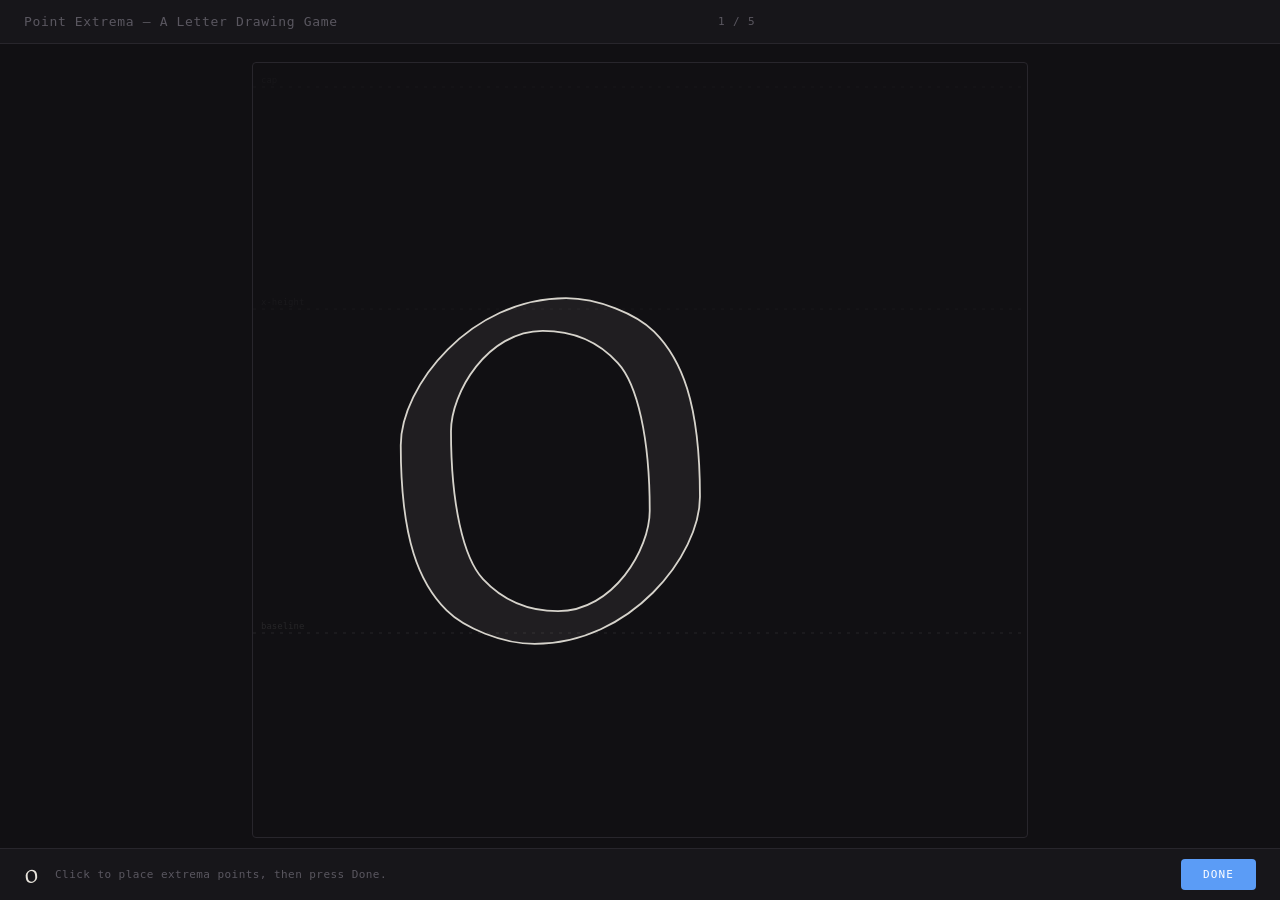
==== index.html @ 1489e9f9 "updated files separately" ====
<!DOCTYPE html>
<html lang="en">
<head>
<meta charset="UTF-8">
<meta name="viewport" content="width=device-width, initial-scale=1.0">
<title>Extrema — Chaplin Light</title>
<link rel="stylesheet" href="styles.css">
</head>
<body>
<div id="app">
  <div id="topbar">
    <span class="logo">Point Extrema — A Letter Drawing Game</span>
    <div id="step-counter"></div>
    <div style="width:120px"></div>
  </div>

  <div id="canvas-wrap">
    <canvas id="glyph-canvas"></canvas>
    <div id="coord-readout"></div>
  </div>

  <div id="bottombar">
    <span id="letter-label">a</span>
    <span id="instructions">Click to place extrema points, then press Done.</span>
    <button id="action-btn" class="action-btn check">Done</button>
  </div>

  <!-- Score screen -->
  <div id="score-screen">
    <div class="sc-title">Round Complete</div>
    <div class="sc-big" id="sc-big-num">0</div>
    <div class="sc-sub" id="sc-sub-text">Keep practicing</div>
    <div class="sc-breakdown" id="sc-breakdown"></div>
    <button class="sc-restart" id="sc-restart-btn">Play Again</button>
  </div>
</div>
<script src="script.js"></script>
</body>
</html>
---- styles.css ----
@font-face{font-family:'Chaplin';src:url('[data-uri]') format('opentype');font-weight:300}
@import url('https://fonts.googleapis.com/css2?family=IBM+Plex+Mono:wght@300;400;500&display=swap');
*,*::before,*::after{box-sizing:border-box;margin:0;padding:0}
:root{
  --bg:#111013;--surface:#17161A;--border:#28262C;
  --text:#E8E4DC;--muted:#5A5760;--dim:#333038;
  --accent:#FF5C3A;--accent2:#5B9CF6;--green:#3EC97A;
}
html,body{height:100%;background:var(--bg);color:var(--text);font-family:'IBM Plex Mono',monospace;overflow:hidden}
#app{display:flex;flex-direction:column;height:100vh;align-items:center;justify-content:center;position:relative}

/* Top bar */
#topbar{
  position:absolute;top:0;left:0;right:0;height:44px;
  display:flex;align-items:center;justify-content:space-between;
  padding:0 24px;border-bottom:1px solid var(--border);
  background:var(--surface);
}
.logo{font-size:13px;letter-spacing:0.05em;color:var(--muted)}
.logo em{font-style:normal;color:var(--accent)}
#step-counter{font-size:11px;color:var(--muted);letter-spacing:0.08em;font-family:'IBM Plex Mono',monospace}

/* Canvas area */
#canvas-wrap{
  position:relative;
  background:var(--bg);
  border:1px solid var(--border);
  border-radius:4px;
  overflow:hidden;
}
#glyph-canvas{display:block;cursor:crosshair}

/* Bottom bar */
#bottombar{
  position:absolute;bottom:0;left:0;right:0;height:52px;
  display:flex;align-items:center;justify-content:space-between;
  padding:0 24px;border-top:1px solid var(--border);
  background:var(--surface);
}
#letter-label{font-size:28px;font-family:'Chaplin',serif;color:var(--text);line-height:1;margin-right:16px}
#instructions{font-size:11px;color:var(--muted);letter-spacing:0.04em;flex:1}
#action-btn{
  padding:9px 22px;border-radius:4px;border:none;cursor:pointer;
  font-family:'IBM Plex Mono',monospace;font-size:11px;
  text-transform:uppercase;letter-spacing:0.1em;font-weight:500;
  transition:all 0.15s;
}
#action-btn.check{background:var(--accent2);color:#fff}
#action-btn.check:hover{background:#4a8ae0}
#action-btn.next{background:var(--accent);color:#fff}
#action-btn.next:hover{background:#e84d2a}
#action-btn.finish{background:var(--green);color:#111}
#action-btn.finish:hover{background:#30b368}

/* Coord readout */
#coord-readout{
  position:absolute;bottom:60px;right:0;
  font-size:10px;color:var(--muted);letter-spacing:0.06em;
  padding:4px 10px;
}

/* Score screen */
#score-screen{
  position:absolute;inset:0;background:var(--bg);
  display:none;flex-direction:column;align-items:center;justify-content:center;
  gap:0;z-index:50;
}
#score-screen.show{display:flex}
.sc-title{font-size:11px;text-transform:uppercase;letter-spacing:0.2em;color:var(--muted);margin-bottom:24px}
.sc-big{font-size:96px;font-weight:300;letter-spacing:-0.04em;color:var(--text);line-height:1;margin-bottom:4px}
.sc-sub{font-size:13px;color:var(--muted);margin-bottom:48px}
.sc-breakdown{display:flex;flex-direction:column;gap:6px;margin-bottom:48px;min-width:260px}
.sc-row{display:flex;align-items:center;gap:12px;padding:8px 14px;border-radius:5px;background:var(--surface);border:1px solid var(--border)}
.sc-char{font-family:'Chaplin',serif;font-size:24px;width:28px;text-align:center;line-height:1}
.sc-bar-wrap{flex:1;height:3px;background:var(--dim);border-radius:2px;overflow:hidden}
.sc-bar{height:100%;border-radius:2px;transition:width 0.6s ease;background:var(--green)}
.sc-pts{font-size:11px;color:var(--muted);min-width:40px;text-align:right}
.sc-restart{
  padding:10px 28px;border-radius:4px;background:var(--accent);color:#fff;
  border:none;cursor:pointer;font-family:'IBM Plex Mono',monospace;
  font-size:11px;text-transform:uppercase;letter-spacing:0.1em;
  transition:all 0.15s;
}
.sc-restart:hover{background:#e84d2a}

/* Click marker ripple */
@keyframes rippleAnim{0%{transform:scale(0.3);opacity:1}100%{transform:scale(2.5);opacity:0}}
/* Reveal pulse */
@keyframes revealPulse{0%{opacity:0;transform:scale(0.5)}60%{opacity:1;transform:scale(1.15)}100%{opacity:1;transform:scale(1)}}
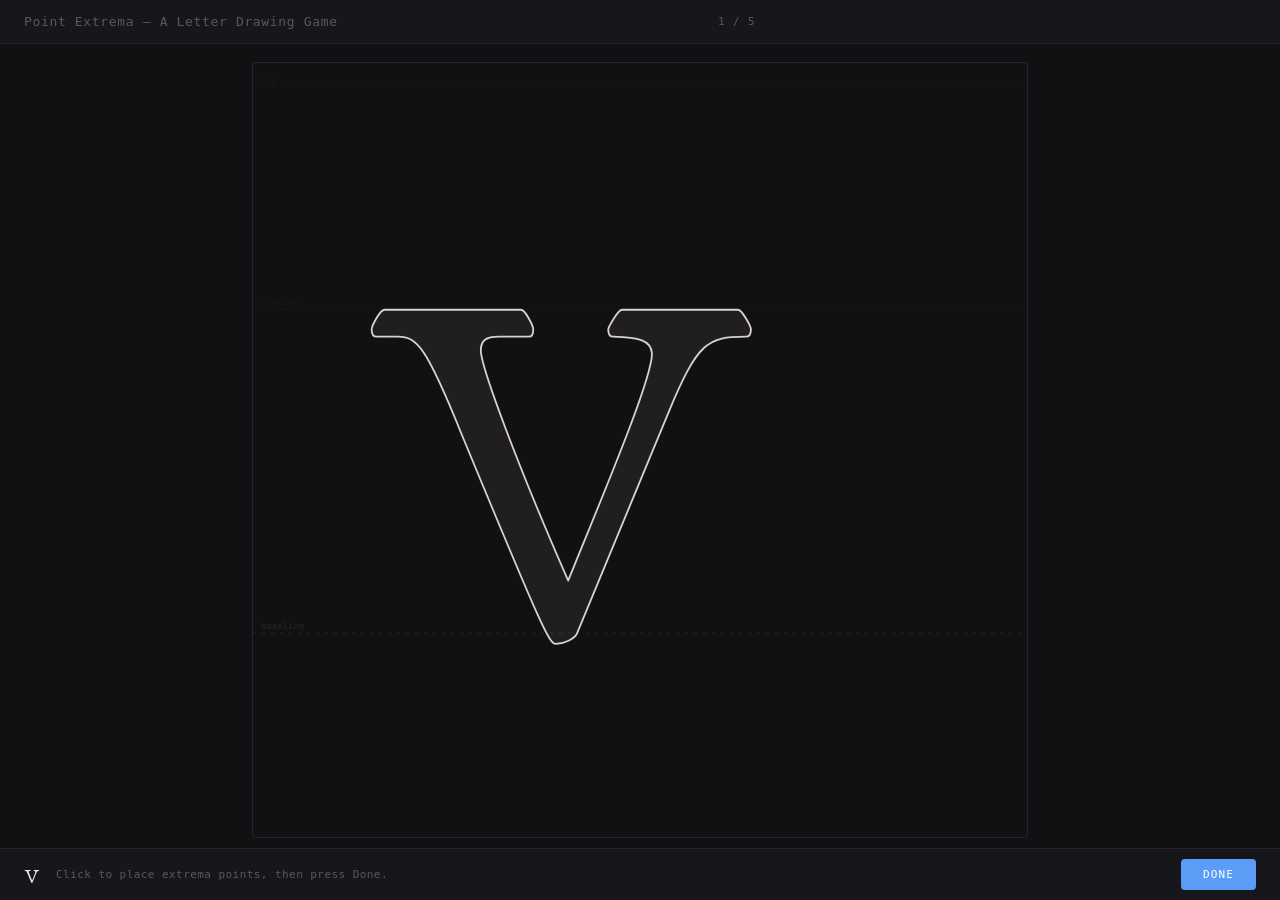
==== commit abc9c953: "update name" ====
--- a/index.html
+++ b/index.html
@@ -3,7 +3,7 @@
 <head>
 <meta charset="UTF-8">
 <meta name="viewport" content="width=device-width, initial-scale=1.0">
-<title>Extrema — Chaplin Light</title>
+<title>Points Extrema</title>
 <link rel="stylesheet" href="styles.css">
 </head>
 <body>
